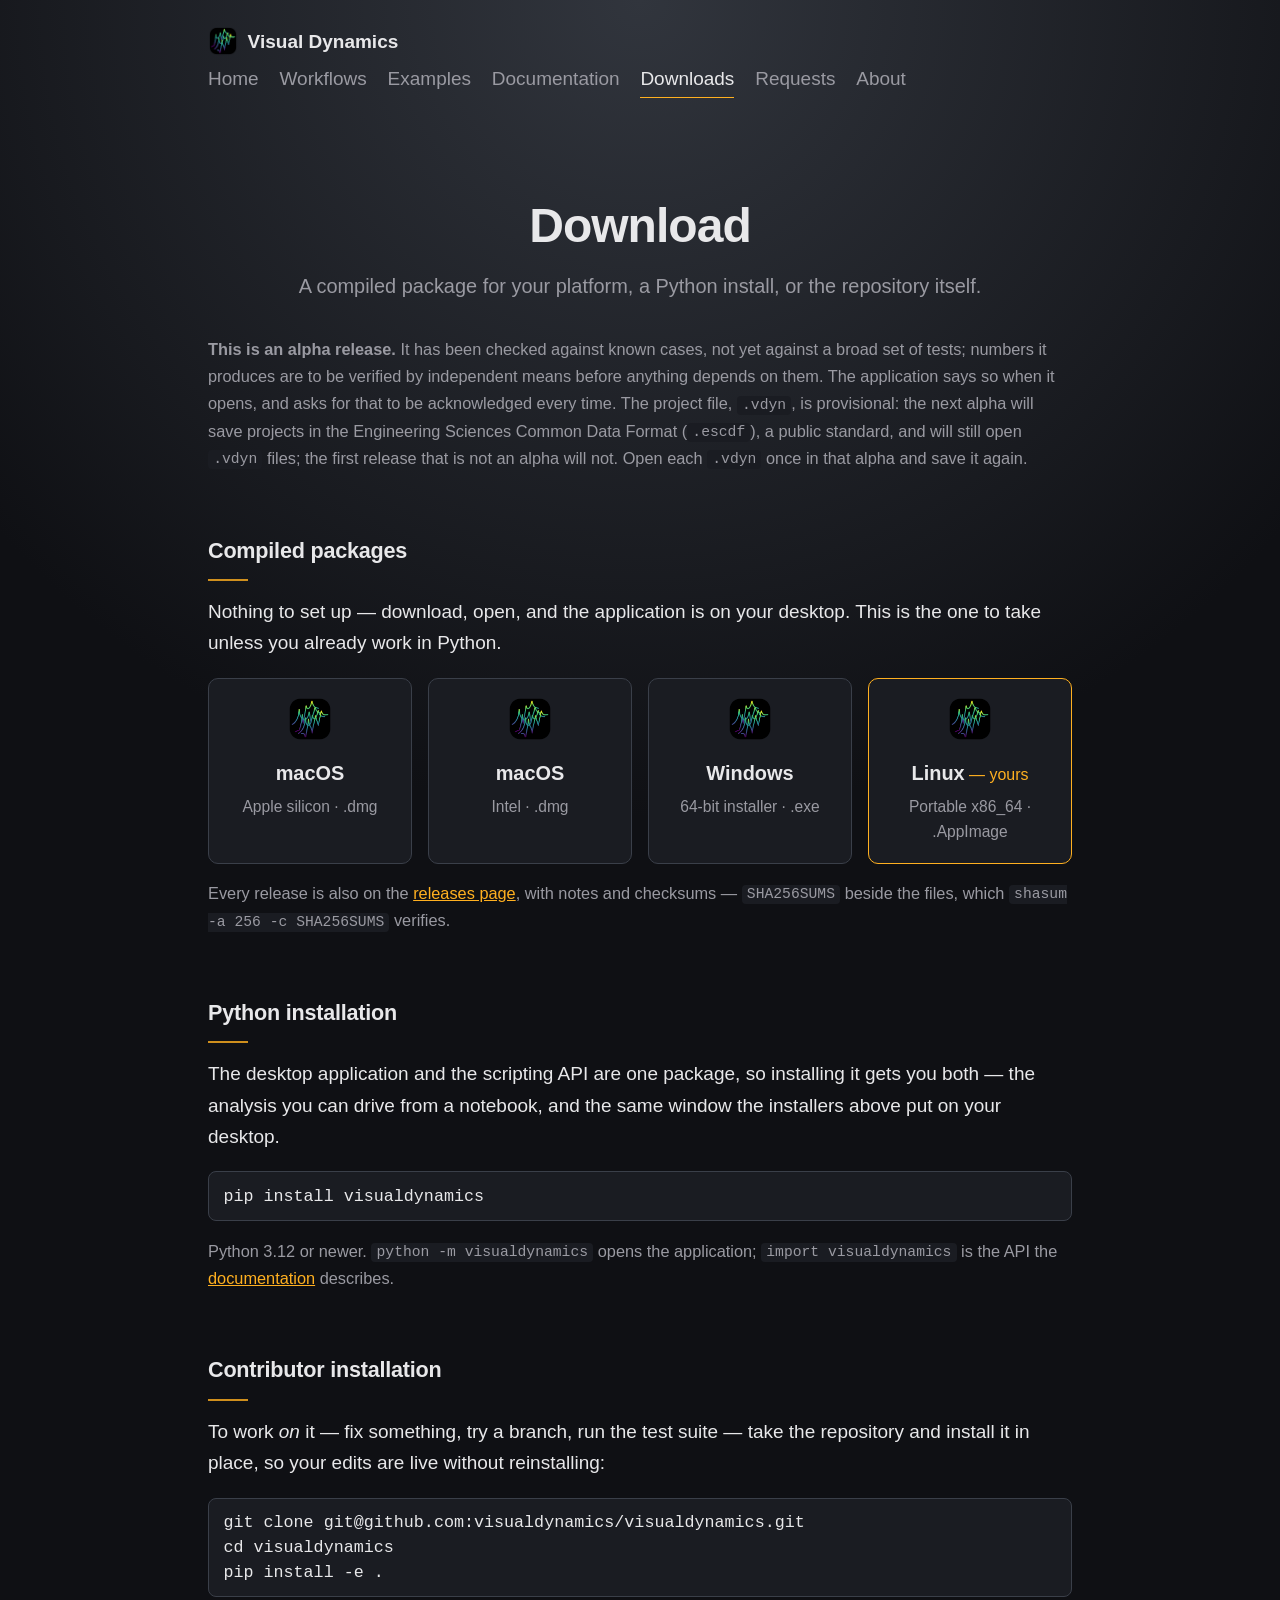
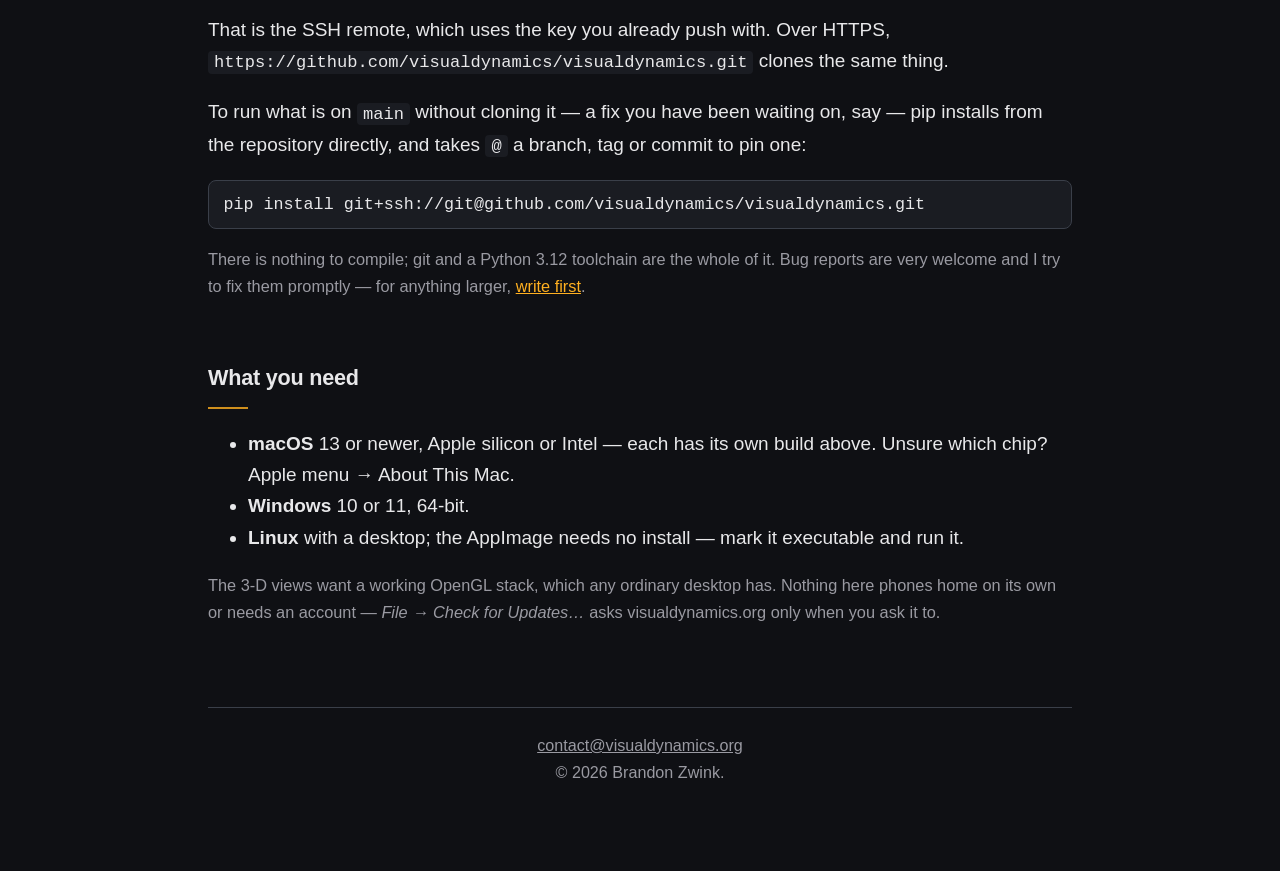
==== web/launch/downloads.html @ e66f3d31 "Visual Dynamics 0.1.0a1 A from-scratch, units-aware structural dynamics toolset: geometry, test data" ====
<!doctype html>
<html lang="en">
<head>
<meta charset="utf-8">
<meta name="viewport" content="width=device-width, initial-scale=1">
<title>Download Visual Dynamics</title>
<meta name="description" content="Compiled packages for macOS, Windows and Linux, a pip install, or the repository itself.">
<link rel="icon" href="favicon.png" type="image/png">
<link rel="apple-touch-icon" href="apple-touch-icon.png">
<meta property="og:title" content="Download Visual Dynamics">
<meta property="og:description" content="Compiled packages for macOS, Windows and Linux, a pip install, or the repository itself.">
<meta property="og:image" content="mark.png">
<meta property="og:type" content="website">
<link rel="stylesheet" href="site.css">
</head>
<body>
<div class="top">
  <a class="home" href="index.html"><img src="favicon.png" alt="">Visual Dynamics</a>
  <nav>
    <a href="index.html">Home</a>
    <a href="workflows.html">Workflows</a>
    <a href="examples.html">Examples</a>
    <a href="documentation/">Documentation</a>
    <a href="downloads.html" aria-current="page">Downloads</a>
    <a href="requests.html">Requests</a>
    <a href="about.html">About</a>
  </nav>
</div>
<main>
  <header><h1>Download</h1>
    <p class="tagline">A compiled package for your platform, a
      Python install, or the repository itself.</p></header>

  <p class="note">
    <strong>This is an alpha release.</strong> It has been checked
    against known cases, not yet against a broad set of tests; numbers
    it produces are to be verified by independent means before anything
    depends on them. The application says so when it opens, and asks
    for that to be acknowledged every time. The project file,
    <code>.vdyn</code>, is provisional: the next alpha will save projects
    in the Engineering Sciences Common Data Format (<code>.escdf</code>),
    a public standard, and will still open <code>.vdyn</code> files; the
    first release that is not an alpha will not. Open each
    <code>.vdyn</code> once in that alpha and save it again.
  </p>

  <h2>Compiled packages</h2>
  <p>
    Nothing to set up — download, open, and the application is on your
    desktop. This is the one to take unless you already work in Python.
  </p>
  <div class="downloads">
    <a class="dl" id="dl-macos-arm" href="https://github.com/visualdynamics/visualdynamics/releases/latest">
      <img class="app" src="apple-touch-icon.png" alt="" width="180" height="180">
      <span class="text">
        <span class="os">macOS</span>
        <span class="file">Apple silicon · .dmg</span>
      </span>
    </a>
    <a class="dl" id="dl-macos-intel" href="https://github.com/visualdynamics/visualdynamics/releases/latest">
      <img class="app" src="apple-touch-icon.png" alt="" width="180" height="180">
      <span class="text">
        <span class="os">macOS</span>
        <span class="file">Intel · .dmg</span>
      </span>
    </a>
    <a class="dl" id="dl-windows" href="https://github.com/visualdynamics/visualdynamics/releases/latest">
      <img class="app" src="apple-touch-icon.png" alt="" width="180" height="180">
      <span class="text">
        <span class="os">Windows</span>
        <span class="file">64-bit installer · .exe</span>
      </span>
    </a>
    <a class="dl" id="dl-linux" href="https://github.com/visualdynamics/visualdynamics/releases/latest">
      <img class="app" src="apple-touch-icon.png" alt="" width="180" height="180">
      <span class="text">
        <span class="os">Linux</span>
        <span class="file">Portable x86_64 · .AppImage</span>
      </span>
    </a>
  </div>
  <p class="note" id="dl-note">
    Every release is also on the <a href="https://github.com/visualdynamics/visualdynamics/releases">releases
    page</a>, with notes and checksums — <code>SHA256SUMS</code>
    beside the files, which <code>shasum -a 256 -c SHA256SUMS</code>
    verifies.
  </p>

  <h2 id="python">Python installation</h2>
  <p>
    The desktop application and the scripting API are one package, so
    installing it gets you both — the analysis you can drive from a
    notebook, and the same window the installers above put on your
    desktop.
  </p>
  <pre class="command">pip install visualdynamics</pre>
  <p class="note">
    Python 3.12 or newer. <code>python -m visualdynamics</code> opens
    the application; <code>import visualdynamics</code> is the API the
    <a href="documentation/">documentation</a>
    describes.
  </p>

  <h2 id="contributor">Contributor installation</h2>
  <p>
    To work <em>on</em> it — fix something, try a branch, run the test
    suite — take the repository and install it in place, so your edits
    are live without reinstalling:
  </p>
  <pre class="command">git clone git@github.com:visualdynamics/visualdynamics.git
cd visualdynamics
pip install -e .</pre>
  <p>
    That is the SSH remote, which uses the key you already push with.
    Over HTTPS,
    <code>https://github.com/visualdynamics/visualdynamics.git</code>
    clones the same thing.
  </p>
  <p>
    To run what is on <code>main</code> without cloning it — a fix you
    have been waiting on, say — pip installs from the repository
    directly, and takes <code>@</code> a branch, tag or commit to pin
    one:
  </p>
  <pre class="command">pip install git+ssh://git@github.com/visualdynamics/visualdynamics.git</pre>
  <p class="note">
    There is nothing to compile; git and a Python 3.12 toolchain are
    the whole of it. Bug reports are very welcome and I try to fix them
    promptly — for anything larger,
    <a href="mailto:contact@visualdynamics.org">write first</a>.
  </p>

  <h2>What you need</h2>
  <ul>
    <li><strong>macOS</strong> 13 or newer, Apple silicon or Intel — each has its own build above. Unsure which chip? Apple menu → About This Mac.</li>
    <li><strong>Windows</strong> 10 or 11, 64-bit.</li>
    <li><strong>Linux</strong> with a desktop; the AppImage needs no
      install — mark it executable and run it.</li>
  </ul>
  <p class="note">
    The 3-D views want a working OpenGL stack, which any ordinary
    desktop has. Nothing here phones home on its own or needs an account — <em>File → Check for Updates…</em> asks visualdynamics.org only when you ask it to.
  </p>
</main>
<script>
/* Two optional enhancements — every button already points somewhere
   useful without them. Mark the visitor's platform without hiding the
   others, and upgrade each button from the releases page to the actual
   asset by asking the API what the latest release carries. Filenames
   carry a version, so hard-coding them would go stale each release.

   Previewed locally, the same routine fills the slots from
   downloads/manifest.json instead — packaging/stage_downloads.py
   writes it beside hardlinks of whatever installers dist/ holds, in
   the releases API's own shape, so the preview hands out the builds
   this machine just made. Only ever consulted on localhost; the
   deployed page never makes the request. */
(function () {
  var ua = navigator.userAgent;
  /* The user agent will not say which silicon a Mac runs — it
     reports "Intel" on both, by design. Two side channels usually
     can: Chromium's client hints name the CPU architecture outright,
     and the WebGL renderer names the GPU ("Apple M…" is Apple
     silicon; Intel/AMD/NVIDIA parts are Intel Macs). Safari may mask
     the GPU as plain "Apple GPU" on either — then neither Mac slot
     is marked, and the requirements line points at About This Mac. */
  function macSlots () {
    try {
      var c = document.createElement('canvas');
      var gl = c.getContext('webgl') || c.getContext('experimental-webgl');
      if (gl) {
        var ext = gl.getExtension('WEBGL_debug_renderer_info');
        var r = String(ext ? gl.getParameter(ext.UNMASKED_RENDERER_WEBGL)
                           : gl.getParameter(gl.RENDERER));
        if (/Apple M\d/i.test(r)) return ['macos-arm'];
        if (/Intel|AMD|Radeon|NVIDIA|GeForce/i.test(r))
          return ['macos-intel'];
      }
    } catch (e) {}
    /* Safari can mask the GPU as plain "Apple GPU" on either chip:
       then neither is marked — two marks read as a bug, and the
       requirements line says where About This Mac gives the answer */
    return [];
  }
  function mark (slots) {
    slots.forEach(function (os) {
      var e = document.getElementById('dl-' + os);
      if (e) e.setAttribute('data-yours', '1');
    });
  }
  if (/Mac|iP(hone|ad)/.test(ua)) {
    if (navigator.userAgentData
        && navigator.userAgentData.getHighEntropyValues) {
      navigator.userAgentData.getHighEntropyValues(['architecture'])
        .then(function (h) {
          mark(h.architecture === 'arm' ? ['macos-arm']
             : h.architecture === 'x86' ? ['macos-intel'] : macSlots());
        })
        .catch(function () { mark(macSlots()); });
    } else { mark(macSlots()); }
  } else {
    mark(/Win/.test(ua) ? ['windows']
       : /Linux|X11|Android/.test(ua) ? ['linux'] : []);
  }
  var match = { 'macos-arm': /-arm64\.dmg$/i,
                'macos-intel': /-x86_64\.dmg$/i,
                windows: /setup\.exe$/i,
                linux: /\.AppImage$/i };
  function fill (rel, label) {
    if (!rel || !rel.assets) return;
    Object.keys(match).forEach(function (os) {
      var a = rel.assets.filter(function (x) { return match[os].test(x.name); })[0];
      var el = document.getElementById('dl-' + os);
      if (!a || !el) return;
      el.href = a.browser_download_url;
      var f = el.querySelector('.file');
      if (f) f.textContent += ' · ' + (a.size / 1048576).toFixed(0) + ' MB';
    });
    var n = document.getElementById('dl-note');
    if (n && label) n.insertAdjacentHTML('afterbegin', label);
  }
  var here = location.hostname;
  var local = here === 'localhost' || here === '127.0.0.1';
  (local ? fetch('downloads/manifest.json')
             .then(function (r) { return r.ok ? r.json() : null; })
             .catch(function () { return null; })
         : Promise.resolve(null))
    .then(function (staged) {
      if (staged && staged.assets && staged.assets.length) {
        fill(staged, 'Builds staged on this machine. ');
        return;
      }
      fetch('https://api.github.com/repos/visualdynamics/visualdynamics/releases/latest',
            { headers: { Accept: 'application/vnd.github+json' } })
        .then(function (r) { return r.ok ? r.json() : null; })
        .then(function (rel) {
          fill(rel, rel && rel.tag_name
            ? 'Latest release <strong>' + rel.tag_name + '</strong>. ' : '');
        })
        .catch(function () {});
    });
})();
</script>
<footer>
  <a href="mailto:contact@visualdynamics.org">contact@visualdynamics.org</a><br>
  &copy; 2026 Brandon Zwink.
</footer>
</body>
</html>
---- web/launch/site.css ----
/* The application's own palette, from visualdynamics.theme — the site
   and the program it announces wear one set of colours. One stylesheet
   for every page, so a change lands everywhere rather than in three of
   four places (PRINCIPLES.md, 9). */
:root {
  --bg-top:    #0f1014;
  --bg-bottom: #31353d;
  --ink:       #e8e8ea;
  --muted:     #9a9aa2;
  --accent:    #ffb020;   /* scene_highlight */
  --rule:      #3a3f49;
  --panel:     #1a1c22;
}
* { box-sizing: border-box; }
body {
  margin: 0;
  padding: 0 6vw 10vh;
  background: radial-gradient(120% 60% at 50% 0%,
              var(--bg-bottom) 0%, var(--bg-top) 55%) no-repeat;
  background-color: var(--bg-top);
  color: var(--ink);
  font: 400 clamp(16px, 1.15vw + 13px, 19px)/1.65
        ui-sans-serif, -apple-system, "Segoe UI", Roboto, Helvetica, Arial,
        sans-serif;
  -webkit-font-smoothing: antialiased;
  text-rendering: optimizeLegibility;
}
main { max-width: 54rem; margin: 0 auto; }
a { color: var(--accent); }
p { margin: 0 0 1em; }
code { font-size: .9em; background: var(--panel); padding: .1em .35em;
       border-radius: 4px; }

/* ---- the bar every page carries ---- */
.top { max-width: 54rem; margin: 0 auto; display: flex; flex-wrap: wrap;
       align-items: center; gap: .4rem 1.4rem; padding: 1.6rem 0 .4rem; }
.top .home { display: flex; align-items: center; gap: .6rem;
             text-decoration: none; color: var(--ink); font-weight: 600;
             margin-right: auto; }
.top .home img { width: 30px; height: 30px; }
.top nav { display: flex; gap: 1.3rem; }
.top nav a { text-decoration: none; color: var(--muted);
             border-bottom: 1px solid transparent; padding-bottom: 2px; }
.top nav a:hover { color: var(--ink); }
.top nav a[aria-current="page"] { color: var(--ink);
                                  border-bottom-color: var(--accent); }

header { text-align: center; padding: 7vh 0 1vh; }
header.tall { padding: 9vh 0 2vh; }
.mark { width: clamp(96px, 13vw, 148px); height: auto; }
h1 { font-size: clamp(1.9rem, 4.5vw, 3rem); margin: .4em 0 .1em;
     letter-spacing: -0.02em; }
.tagline { color: var(--muted); font-size: 1.05em; margin: 0 0 .4em; }
/* The home page's is a sentence rather than a phrase. 34ch is wide
   enough to hold "Visualizing Structural Dynamics" on one line, so
   `balance` breaks it at the "and" rather than mid-phrase; narrower
   and it falls to three ragged lines. */
.tall .tagline { font-size: clamp(1.05em, 2.1vw, 1.3em);
                 max-width: 34ch; margin-inline: auto;
                 text-wrap: balance; }
h2 { font-size: 1.35rem; margin: 2.8em 0 .7em; letter-spacing: -0.01em; }
h2::after { content: ""; display: block; width: 2.5rem; height: 2px;
            background: var(--accent); margin-top: .5em; opacity: .8; }
h3 { font-size: 1.05rem; margin: 2em 0 .4em; }
.lede { font-size: 1.08em; }

/* ---- downloads ---- */
/* one row of four — one tile per package, chosen by eye rather than
   wrapped 3+1 (Brandon, 2026-08-31); narrow screens stack in pairs,
   phones in a column */
.downloads { display: grid; gap: 1rem;
             grid-template-columns: repeat(4, minmax(0, 1fr)); }
@media (min-width: 52.01rem) {
  /* four across, the tiles are narrow: icon above text, centred, so
     "Apple silicon · .dmg · 392 MB" wraps inside the card instead of
     spilling out of it (Brandon, 2026-08-31) */
  .dl { flex-direction: column; text-align: center;
        gap: .6rem; padding: 1rem .7rem; }
}
@media (max-width: 52rem) {
  .downloads { grid-template-columns: repeat(2, minmax(0, 1fr)); }
}
@media (max-width: 30rem) {
  .downloads { grid-template-columns: 1fr; }
}
.dl { display: flex; align-items: center; gap: .9rem;
      padding: 1.1rem 1.2rem; border: 1px solid var(--rule);
      border-radius: 10px; background: var(--panel); text-decoration: none;
      color: var(--ink); transition: border-color .15s, transform .15s; }
/* the application's own icon on each card: what arrives is one file
   that opens into the program, and the icon says so before the words
   do (Brandon, 2026-08-25) */
.dl .app { width: 46px; height: 46px; flex: none; border-radius: 10px; }
.dl .text { min-width: 0; }
.dl:hover, .dl:focus-visible { border-color: var(--accent);
                               transform: translateY(-2px); outline: none; }
.dl .os { display: block; font-weight: 600; font-size: 1.05em; }
.dl .file { display: block; color: var(--muted); font-size: .82em;
            margin-top: .25em; font-variant-numeric: tabular-nums; }
.dl[data-yours="1"] { border-color: var(--accent); }
/* short, and never broken across lines: "your system" wrapped the
   card onto a third line and left the icon looking uncentred */
.dl[data-yours="1"] .os::after { content: " — yours";
  color: var(--accent); font-weight: 400; font-size: .8em;
  white-space: nowrap; }
.note { color: var(--muted); font-size: .86em; margin-top: 1em; }
/* a command to be copied, so it keeps its line breaks and scrolls
   rather than wrapping — a wrapped shell command is a command that
   pastes wrong */
.command { background: var(--panel); border: 1px solid var(--rule);
           border-radius: 8px; padding: .7rem .9rem; margin: 0 0 1em;
           overflow-x: auto; font-size: .88em; line-height: 1.5;
           -webkit-user-select: all; user-select: all; }

/* ---- embedded figures ----
   No frame drawn around them: each one is a report page in an iframe
   that reports its own height (tools/make_web_examples.py), so it sits
   on the page as a figure rather than as a window with a scrollbar in
   it. The height here is only what shows before that message arrives. */
.figure { margin: 0 0 .6em; }
.figure iframe { display: block; width: 100%; height: 32rem; border: 0;
                 background: transparent; }
.caption { color: var(--muted); font-size: .86em; margin: 0 0 2.5em; }
.caption a { color: var(--muted); }

/* ---- tables ---- */
/* wide content scrolls inside its own box; the page itself never
   scrolls sideways */
.scrolls { overflow-x: auto; margin: 0 0 1em; }
table.formats { border-collapse: collapse; width: 100%; font-size: .92em; }
table.formats th, table.formats td { text-align: left; padding: .45rem .8rem;
  border-bottom: 1px solid var(--rule); white-space: nowrap; }
table.formats th { color: var(--muted); font-weight: 600; font-size: .85em;
  letter-spacing: .04em; text-transform: uppercase; }
table.formats td:first-child { white-space: normal; }
table.formats tbody tr:last-child td { border-bottom: 0; }

/* ---- link rows ---- */
.links { display: flex; flex-wrap: wrap; gap: .6rem 1.6rem; padding: 0;
         list-style: none; margin: 0; }
.links a { text-decoration: none; border-bottom: 1px solid transparent; }
.links a:hover { border-bottom-color: var(--accent); }

footer { max-width: 54rem; margin: 5em auto 0; padding-top: 1.5em;
         border-top: 1px solid var(--rule); color: var(--muted);
         font-size: .85em; text-align: center; }
footer a { color: var(--muted); }
@media (prefers-reduced-motion: reduce) { .dl { transition: none; } }
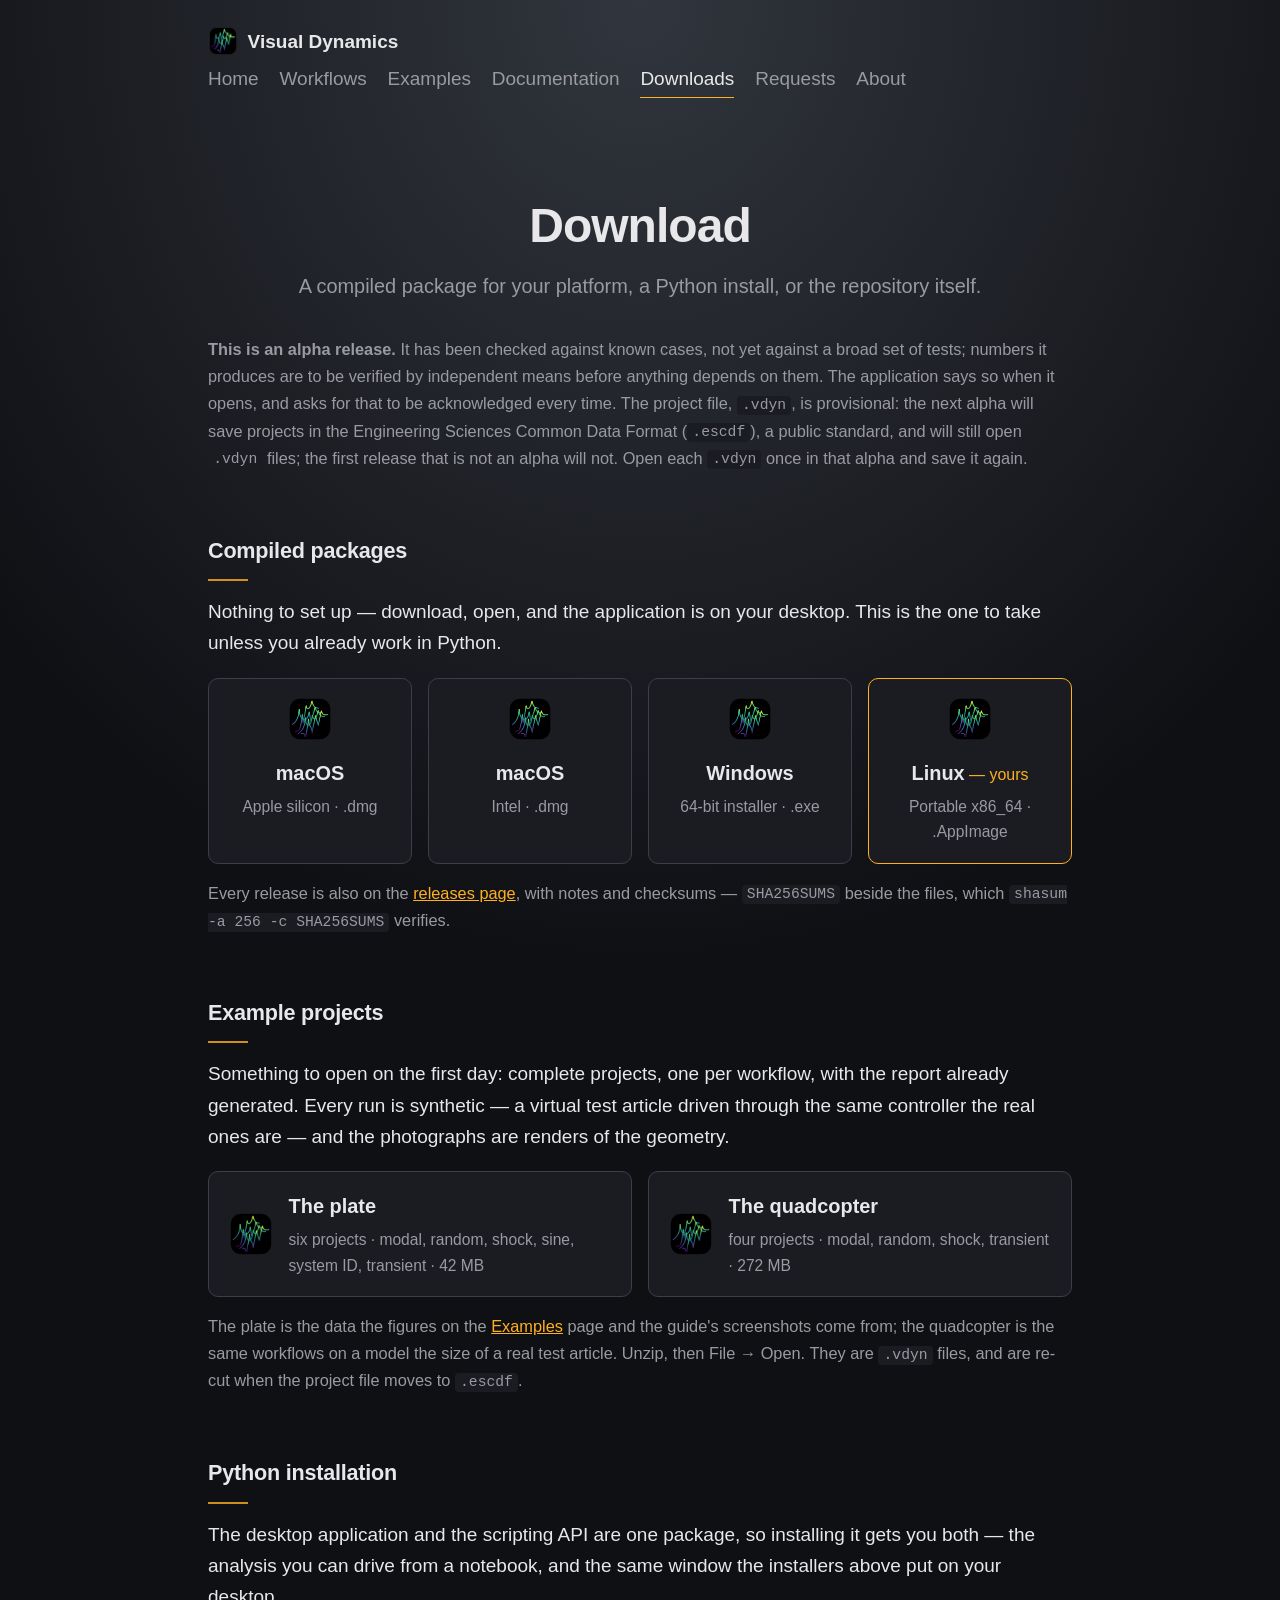
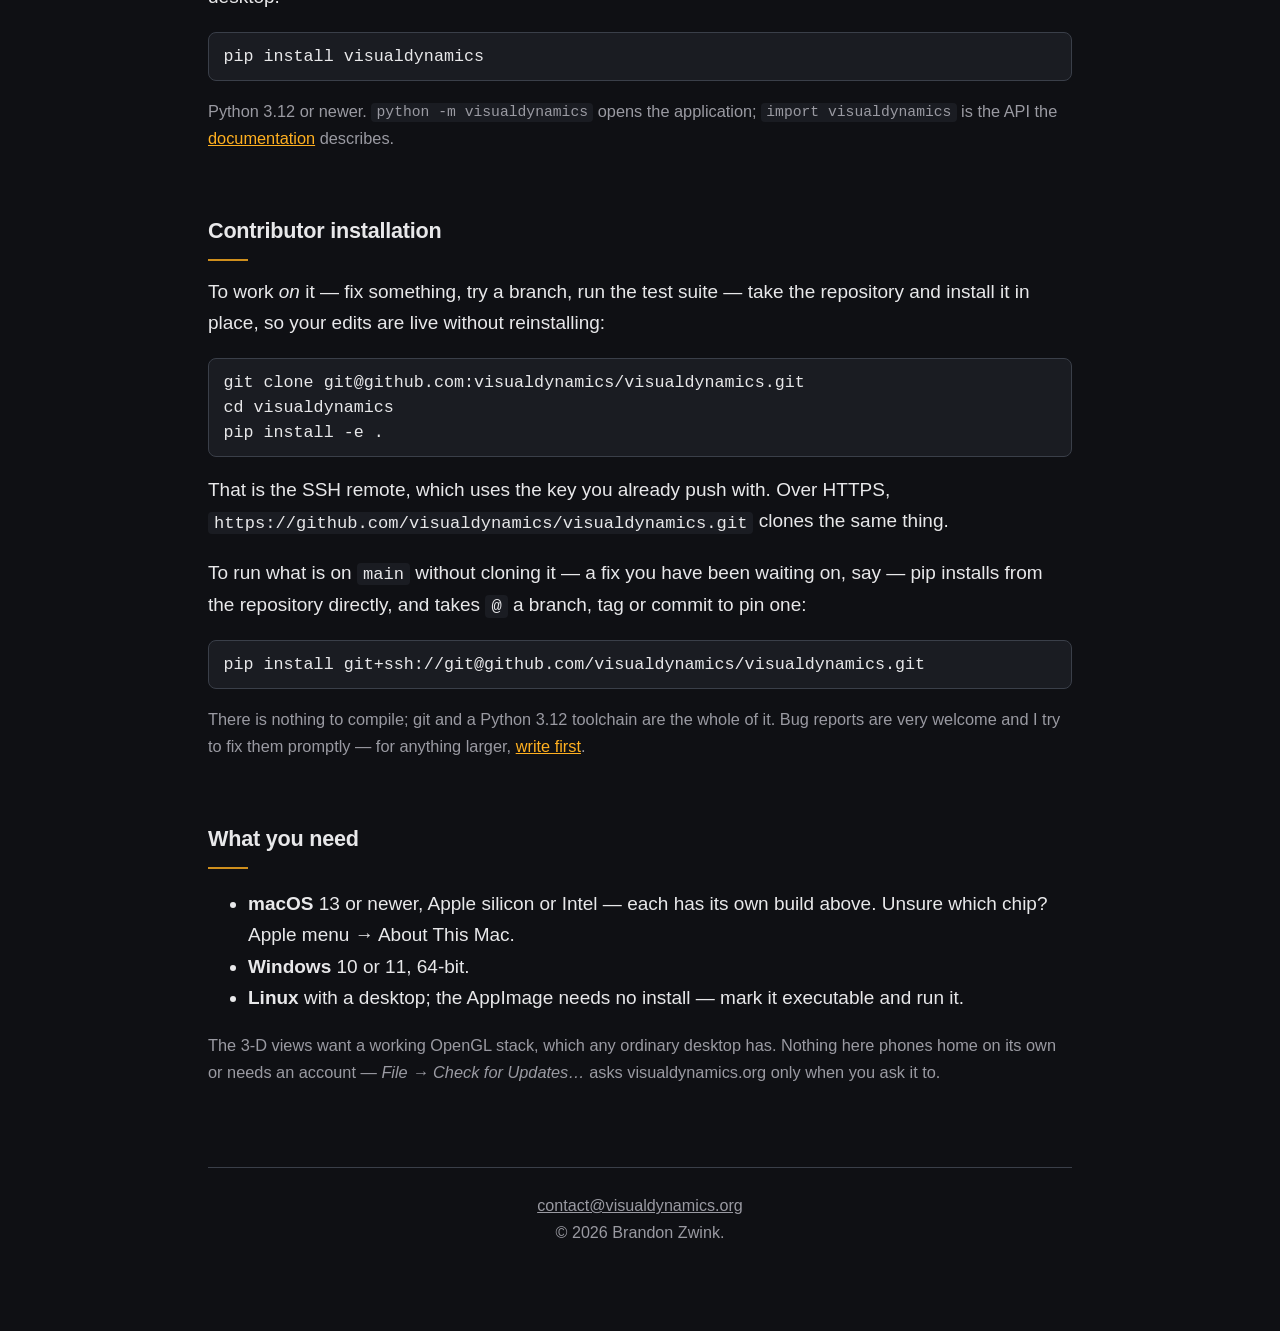
==== commit bd7e7a8b: "Example projects on the website; the site and PyPI jobs run for version releases only" ====
--- a/web/launch/downloads.html
+++ b/web/launch/downloads.html
@@ -86,6 +86,34 @@
     verifies.
   </p>
 
+  <h2 id="examples">Example projects</h2>
+  <p>
+    Something to open on the first day: complete projects, one per
+    workflow, with the report already generated. Every run is
+    synthetic — a virtual test article driven through the same
+    controller the real ones are — and the photographs are renders of
+    the geometry.
+  </p>
+  <div class="downloads examples">
+    <a class="dl" href="https://github.com/visualdynamics/visualdynamics/releases/download/examples/VisualDynamics-examples-plate.zip">
+      <img class="app" src="mark.png" alt="">
+      <span class="text"><span class="os">The plate</span>
+      <span class="file">six projects · modal, random, shock, sine, system ID, transient · 42 MB</span></span>
+    </a>
+    <a class="dl" href="https://github.com/visualdynamics/visualdynamics/releases/download/examples/VisualDynamics-examples-drone.zip">
+      <img class="app" src="mark.png" alt="">
+      <span class="text"><span class="os">The quadcopter</span>
+      <span class="file">four projects · modal, random, shock, transient · 272 MB</span></span>
+    </a>
+  </div>
+  <p class="note">
+    The plate is the data the figures on the <a href="examples">Examples</a>
+    page and the guide's screenshots come from; the quadcopter is the
+    same workflows on a model the size of a real test article. Unzip,
+    then File → Open. They are <code>.vdyn</code> files, and are re-cut
+    when the project file moves to <code>.escdf</code>.
+  </p>
+
   <h2 id="python">Python installation</h2>
   <p>
     The desktop application and the scripting API are one package, so
--- a/web/launch/site.css
+++ b/web/launch/site.css
@@ -29,7 +29,9 @@
 a { color: var(--accent); }
 p { margin: 0 0 1em; }
 code { font-size: .9em; background: var(--panel); padding: .1em .35em;
-       border-radius: 4px; }
+       border-radius: 4px; overflow-wrap: anywhere; }
+/* inline code breaks where it must: a repository URL in one <code> ran
+   to 521 px on a 375 px phone and widened the page (2026-09-14) */
 
 /* ---- the bar every page carries ---- */
 .top { max-width: 54rem; margin: 0 auto; display: flex; flex-wrap: wrap;
@@ -38,7 +40,14 @@
              text-decoration: none; color: var(--ink); font-weight: 600;
              margin-right: auto; }
 .top .home img { width: 30px; height: 30px; }
-.top nav { display: flex; gap: 1.3rem; }
+/* wrap, never overflow: seven links in one unwrappable row were 647 px
+   on a 375 px phone, so every page was 669 px wide and the phone zoomed
+   the whole site out to fit it (Brandon, 2026-09-14). Tighter on a
+   phone, where the row breaks in two. */
+.top nav { display: flex; flex-wrap: wrap; gap: .3rem 1.3rem; }
+@media (max-width: 40rem) {
+  .top nav { gap: .2rem 1rem; font-size: .95em; }
+}
 .top nav a { text-decoration: none; color: var(--muted);
              border-bottom: 1px solid transparent; padding-bottom: 2px; }
 .top nav a:hover { color: var(--ink); }
@@ -80,6 +89,11 @@
 @media (max-width: 52rem) {
   .downloads { grid-template-columns: repeat(2, minmax(0, 1fr)); }
 }
+/* two example sets, side by side and wide: the row-of-four tile shape
+   would squeeze "six projects · modal, random, ..." into a column */
+.downloads.examples { grid-template-columns: repeat(2, minmax(0, 1fr)); }
+.downloads.examples .dl { flex-direction: row; text-align: left;
+                          gap: .9rem; padding: 1.1rem 1.2rem; }
 @media (max-width: 30rem) {
   .downloads { grid-template-columns: 1fr; }
 }
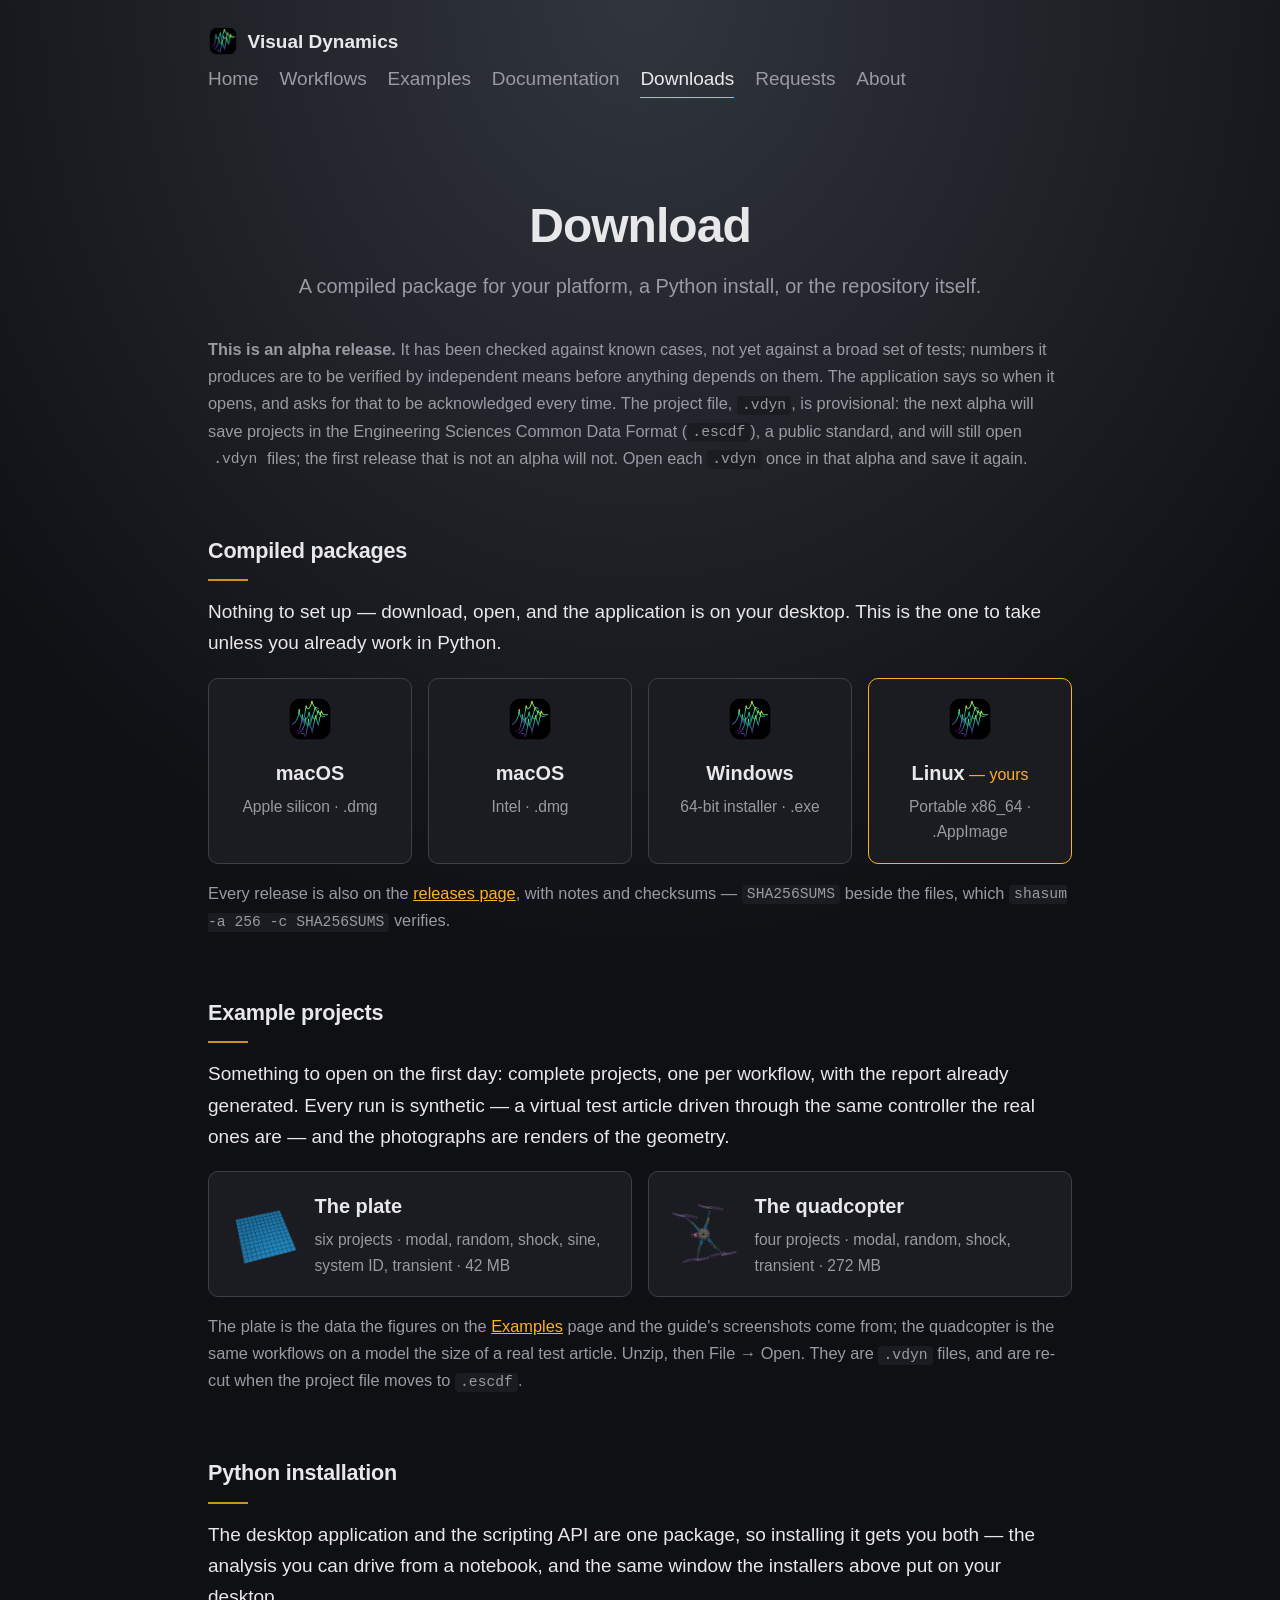
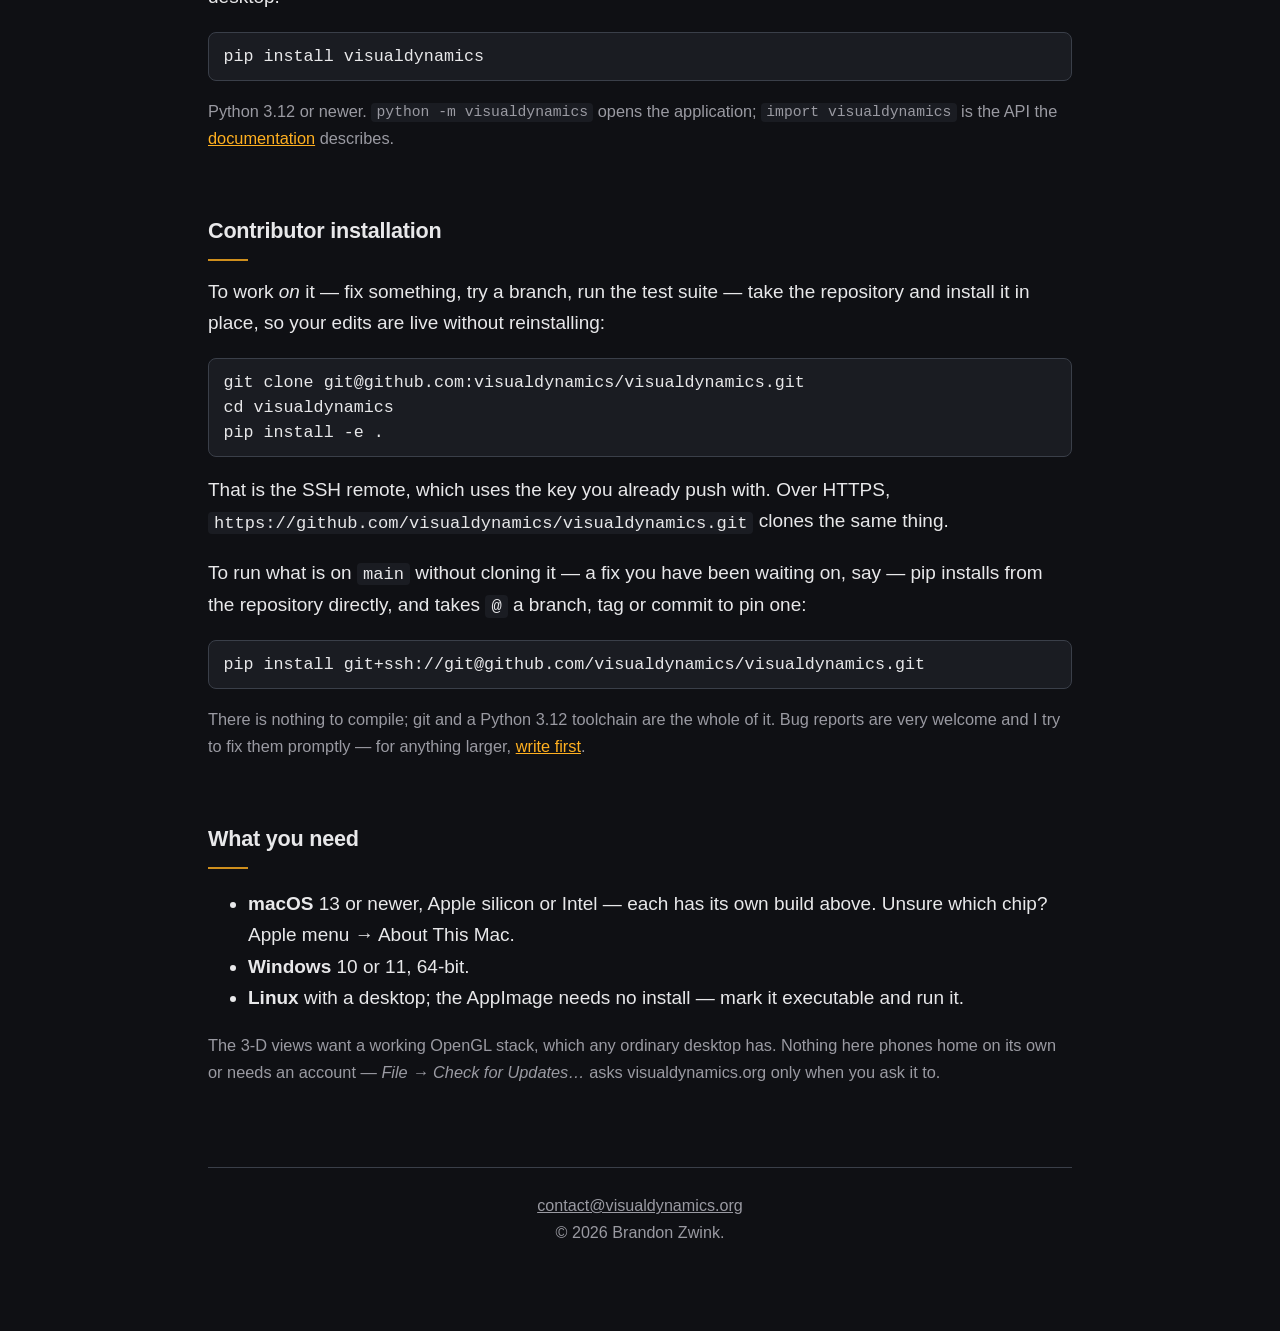
==== commit b35e4fc2: "The example tiles wear pictures of what is inside; the site can be redeployed on demand" ====
--- a/web/launch/downloads.html
+++ b/web/launch/downloads.html
@@ -96,18 +96,18 @@
   </p>
   <div class="downloads examples">
     <a class="dl" href="https://github.com/visualdynamics/visualdynamics/releases/download/examples/VisualDynamics-examples-plate.zip">
-      <img class="app" src="mark.png" alt="">
+      <img class="app" src="plate.png" alt="The plate, as the app draws it" width="320" height="320">
       <span class="text"><span class="os">The plate</span>
       <span class="file">six projects · modal, random, shock, sine, system ID, transient · 42 MB</span></span>
     </a>
     <a class="dl" href="https://github.com/visualdynamics/visualdynamics/releases/download/examples/VisualDynamics-examples-drone.zip">
-      <img class="app" src="mark.png" alt="">
+      <img class="app" src="drone.png" alt="The quadcopter, as the app draws it" width="320" height="320">
       <span class="text"><span class="os">The quadcopter</span>
       <span class="file">four projects · modal, random, shock, transient · 272 MB</span></span>
     </a>
   </div>
   <p class="note">
-    The plate is the data the figures on the <a href="examples">Examples</a>
+    The plate is the data the figures on the <a href="examples.html">Examples</a>
     page and the guide's screenshots come from; the quadcopter is the
     same workflows on a model the size of a real test article. Unzip,
     then File → Open. They are <code>.vdyn</code> files, and are re-cut
--- a/web/launch/site.css
+++ b/web/launch/site.css
@@ -94,6 +94,7 @@
 .downloads.examples { grid-template-columns: repeat(2, minmax(0, 1fr)); }
 .downloads.examples .dl { flex-direction: row; text-align: left;
                           gap: .9rem; padding: 1.1rem 1.2rem; }
+.downloads.examples .dl .app { width: 72px; height: 72px; }
 @media (max-width: 30rem) {
   .downloads { grid-template-columns: 1fr; }
 }
